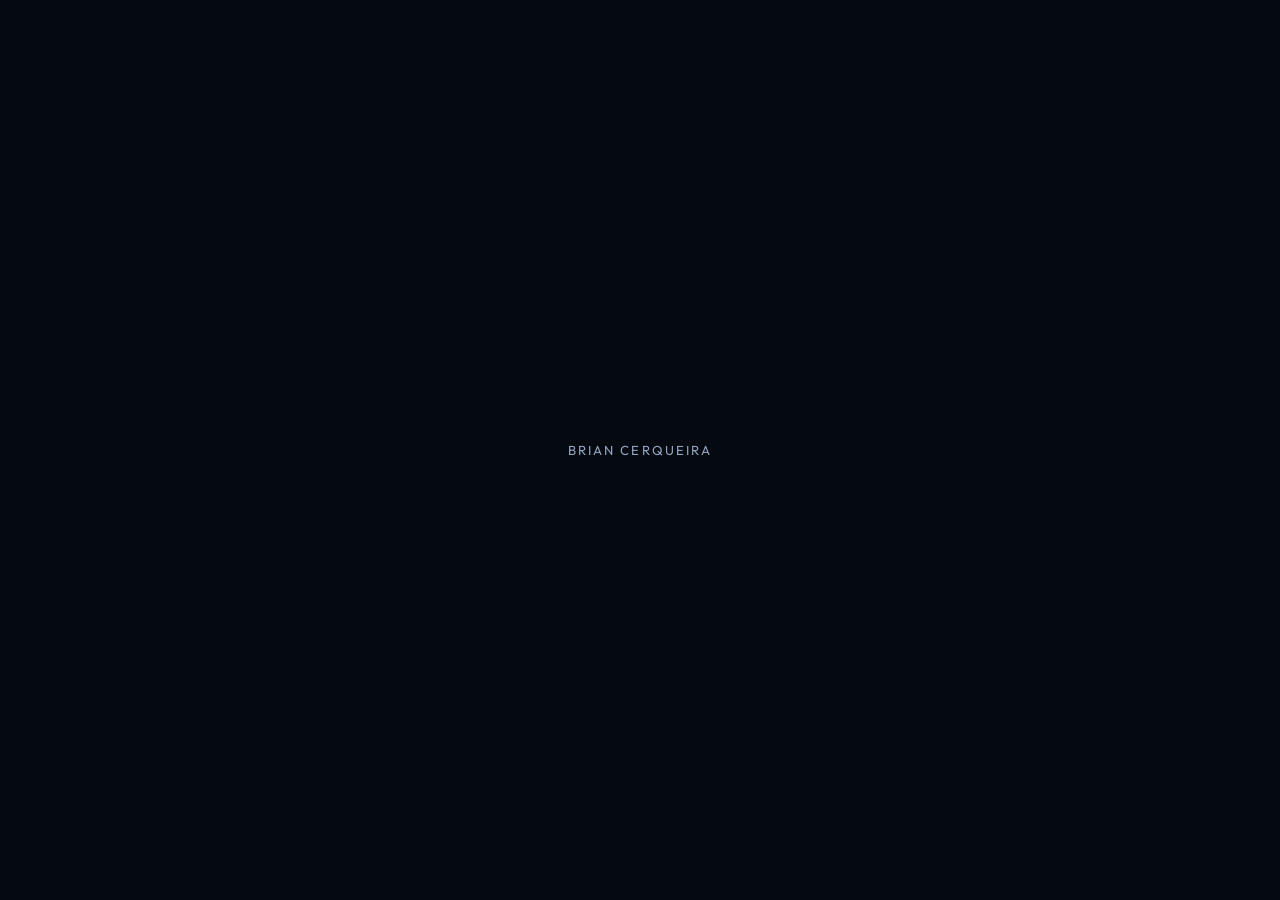
==== index.html @ f0876606 "Fix deploy" ====
<!DOCTYPE html>
<html lang="pt-BR">

<head>
    <meta charset="utf-8" />
    <meta name="viewport" content="width=device-width, initial-scale=1.0" />
    <meta name="description" content="Brian Cerqueira — Full Stack Developer e analista de dados industriais. .NET, C#, JavaScript, PIMS, MES, PI System e Aspen InfoPlus.21." />
    <title>Brian Cerqueira | Full Stack &amp; Industrial Data</title>
    <base href="/" />
    <link rel="preconnect" href="https://fonts.googleapis.com" />
    <link rel="preconnect" href="https://fonts.gstatic.com" crossorigin />
    <link href="https://fonts.googleapis.com/css2?family=IBM+Plex+Mono:wght@400;500&family=Outfit:wght@400;500;600;700&display=swap" rel="stylesheet" />
    <link rel="stylesheet" href="app.css" />
    <link rel="stylesheet" href="Portfólio_Brian.Client.styles.css" />
    <link rel="icon" type="image/png" href="images/brian.png" />
    <style>
        html, body, #app {
            margin: 0;
            min-height: 100vh;
            background: #050910;
            color: #eef4ff;
            font-family: Outfit, "Segoe UI", sans-serif;
        }
        .boot {
            min-height: 100vh;
            display: grid;
            place-items: center;
            letter-spacing: 0.16em;
            text-transform: uppercase;
            color: #93a4c0;
            font-size: 0.82rem;
        }
    </style>
</head>

<body>
    <div id="app">
        <div class="boot">Brian Cerqueira</div>
    </div>
    <script src="_framework/blazor.webassembly.js"></script>
    <script src="js/site.js"></script>
</body>

</html>
---- app.css ----
:root {
    --bg: #050910;
    --bg-2: #0a1426;
    --panel: rgba(12, 22, 42, 0.72);
    --panel-solid: #101b32;
    --line: rgba(108, 196, 255, 0.16);
    --cyan: #3ecfff;
    --cyan-2: #7ae2ff;
    --lime: #b6ff4a;
    --lime-2: #7cff3a;
    --text: #eef4ff;
    --muted: #93a4c0;
    --danger: #ff5d6c;
    --shadow: 0 24px 60px rgba(0, 0, 0, 0.35);
    --radius: 22px;
    --nav-h: 76px;
    --max: 1120px;
    --font: "Outfit", "Segoe UI", sans-serif;
    --mono: "IBM Plex Mono", "Consolas", monospace;
}

* { box-sizing: border-box; }

html {
    scroll-behavior: smooth;
    scroll-padding-top: calc(var(--nav-h) + 12px);
}

html, body {
    margin: 0;
    min-height: 100%;
    background: var(--bg);
    color: var(--text);
    font-family: var(--font);
    letter-spacing: 0.01em;
}

body {
    overflow-x: hidden;
}

a { color: var(--cyan); }

img { max-width: 100%; display: block; }

button, input { font: inherit; }

.site {
    position: relative;
    min-height: 100vh;
}

.fx {
    position: fixed;
    inset: 0;
    z-index: 0;
    pointer-events: none;
    overflow: hidden;
}

#bg-particles {
    position: absolute;
    inset: 0;
    width: 100%;
    height: 100%;
}

.fx-grid {
    position: absolute;
    inset: 0;
    background-image:
        linear-gradient(rgba(62, 207, 255, 0.045) 1px, transparent 1px),
        linear-gradient(90deg, rgba(62, 207, 255, 0.045) 1px, transparent 1px);
    background-size: 56px 56px;
    mask-image: radial-gradient(ellipse at 50% 20%, #000 25%, transparent 72%);
}

.fx-orb {
    position: absolute;
    border-radius: 50%;
    filter: blur(50px);
    opacity: 0.42;
    animation: drift 16s ease-in-out infinite;
}

.fx-orb-a {
    width: 420px;
    height: 420px;
    left: -80px;
    top: 8%;
    background: radial-gradient(circle, #1b6cff 0%, transparent 70%);
}

.fx-orb-b {
    width: 380px;
    height: 380px;
    right: -60px;
    top: 42%;
    background: radial-gradient(circle, #3ecfff 0%, #9aff4a33 45%, transparent 70%);
    animation-delay: -7s;
}

.fx-scan {
    position: absolute;
    left: 0;
    right: 0;
    height: 18%;
    background: linear-gradient(180deg, transparent, rgba(62, 207, 255, 0.06), transparent);
    animation: scan 9s linear infinite;
}

@keyframes drift {
    0%, 100% { transform: translate3d(0, 0, 0) scale(1); }
    50% { transform: translate3d(40px, 30px, 0) scale(1.08); }
}

@keyframes scan {
    0% { top: -20%; }
    100% { top: 110%; }
}

@keyframes fade-up {
    from { opacity: 0; transform: translateY(18px); }
    to { opacity: 1; transform: translateY(0); }
}

@keyframes spin {
    to { transform: rotate(360deg); }
}

@keyframes glow {
    0%, 100% { box-shadow: 0 0 0 0 rgba(182, 255, 74, 0.35); }
    50% { box-shadow: 0 0 0 10px rgba(182, 255, 74, 0); }
}

.topnav, main, .site-footer, .wa-float {
    position: relative;
    z-index: 1;
}

.topnav {
    position: sticky;
    top: 0;
    z-index: 20;
    display: flex;
    align-items: center;
    justify-content: space-between;
    gap: 16px;
    min-height: var(--nav-h);
    padding: 12px 6vw;
    background: rgba(5, 9, 16, 0.55);
    backdrop-filter: blur(18px);
    border-bottom: 1px solid transparent;
    transition: background 0.25s ease, border-color 0.25s ease;
}

.topnav.is-scrolled {
    background: rgba(5, 9, 16, 0.88);
    border-bottom-color: var(--line);
}

.brand {
    display: flex;
    align-items: center;
    gap: 12px;
    text-decoration: none;
    color: var(--text);
}

.brand-mark {
    width: 42px;
    height: 42px;
    border-radius: 12px;
    display: grid;
    place-items: center;
    font-weight: 700;
    letter-spacing: 0.04em;
    background: linear-gradient(135deg, #12325a, #0c2038);
    border: 1px solid rgba(62, 207, 255, 0.35);
    box-shadow: inset 0 0 18px rgba(62, 207, 255, 0.15);
}

.brand-text {
    display: flex;
    flex-direction: column;
    line-height: 1.15;
}

.brand-text strong { font-size: 0.98rem; }
.brand-text span {
    color: var(--muted);
    font-size: 0.72rem;
    font-family: var(--mono);
}

#nav-toggle {
    position: absolute;
    opacity: 0;
    pointer-events: none;
}

.nav-burger {
    width: 44px;
    height: 44px;
    border-radius: 12px;
    border: 1px solid var(--line);
    background: rgba(255, 255, 255, 0.03);
    color: var(--text);
    display: none;
    place-items: center;
    cursor: pointer;
}

.nav-burger span,
.nav-burger span::before,
.nav-burger span::after {
    display: block;
    width: 18px;
    height: 2px;
    background: var(--text);
    position: relative;
    transition: transform 0.2s ease;
}

.nav-burger span::before,
.nav-burger span::after {
    content: "";
    position: absolute;
    left: 0;
}

.nav-burger span::before { top: -6px; }
.nav-burger span::after { top: 6px; }

.nav-links {
    display: flex;
    align-items: center;
    gap: 8px;
}

.nav-links a {
    text-decoration: none;
    color: var(--muted);
    padding: 10px 14px;
    border-radius: 999px;
    font-size: 0.92rem;
    transition: color 0.2s ease, background 0.2s ease;
}

.nav-links a:hover {
    color: var(--text);
    background: rgba(62, 207, 255, 0.08);
}

.btn {
    display: inline-flex;
    align-items: center;
    justify-content: center;
    gap: 8px;
    min-height: 46px;
    padding: 0 18px;
    border-radius: 999px;
    border: 1px solid transparent;
    text-decoration: none;
    font-weight: 600;
    letter-spacing: 0.02em;
    transition: transform 0.18s ease, box-shadow 0.18s ease, background 0.18s ease;
}

.btn:hover { transform: translateY(-2px); }

.btn-lime {
    background: linear-gradient(180deg, var(--lime), #8fe02e);
    color: #10200a;
    box-shadow: 0 10px 30px rgba(182, 255, 74, 0.18);
}

.btn-cyan {
    background: rgba(62, 207, 255, 0.08);
    color: var(--cyan-2);
    border-color: rgba(62, 207, 255, 0.35);
}

.btn-ghost {
    background: transparent;
    color: var(--text);
    border-color: var(--line);
}

.wrap {
    width: min(var(--max), calc(100% - 12vw));
    margin: 0 auto;
}

.hero {
    display: grid;
    grid-template-columns: 1.15fr 0.85fr;
    gap: 56px;
    align-items: center;
    padding: 56px 0 80px;
    min-height: calc(100vh - var(--nav-h));
}

.kicker {
    display: inline-flex;
    align-items: center;
    gap: 8px;
    color: var(--lime);
    font-family: var(--mono);
    font-size: 0.78rem;
    letter-spacing: 0.12em;
    text-transform: uppercase;
    margin-bottom: 16px;
}

.kicker::before {
    content: "";
    width: 8px;
    height: 8px;
    border-radius: 50%;
    background: var(--lime);
    box-shadow: 0 0 12px var(--lime);
    animation: glow 2.2s ease-in-out infinite;
}

.hero h1 {
    margin: 0 0 12px;
    font-size: clamp(2.6rem, 6vw, 5rem);
    line-height: 0.95;
    letter-spacing: -0.04em;
}

.role-line {
    min-height: 2rem;
    margin: 0 0 18px;
    color: var(--cyan-2);
    font-size: 1.2rem;
    font-weight: 500;
}

[data-role-rotator] {
    display: inline-block;
    transition: opacity 0.25s ease, transform 0.25s ease;
}

[data-role-rotator].is-out {
    opacity: 0;
    transform: translateY(8px);
}

.lead {
    max-width: 56ch;
    color: var(--muted);
    font-size: 1.05rem;
    line-height: 1.7;
    margin: 0 0 28px;
}

.hero-actions {
    display: flex;
    flex-wrap: wrap;
    gap: 12px;
    margin-bottom: 28px;
}

.chip-row {
    display: flex;
    flex-wrap: wrap;
    gap: 8px;
}

.chip {
    padding: 7px 11px;
    border-radius: 999px;
    border: 1px solid var(--line);
    background: rgba(255, 255, 255, 0.03);
    color: #c5d4ee;
    font-size: 0.78rem;
    font-family: var(--mono);
}

.portrait-wrap {
    justify-self: end;
    position: relative;
    width: min(380px, 100%);
}

.portrait-ring {
    position: absolute;
    inset: -14px;
    border-radius: 36px;
    background:
        conic-gradient(from 180deg, var(--cyan), transparent 30%, var(--lime), transparent 70%, var(--cyan));
    animation: spin 8s linear infinite;
    opacity: 0.9;
    filter: blur(0.2px);
}

.portrait-ring::after {
    content: "";
    position: absolute;
    inset: 3px;
    border-radius: 33px;
    background: var(--bg);
}

.portrait {
    position: relative;
    z-index: 1;
    border-radius: 28px;
    overflow: hidden;
    border: 1px solid rgba(62, 207, 255, 0.28);
    aspect-ratio: 1;
    background: #0d1628;
}

.portrait img {
    width: 100%;
    height: 100%;
    object-fit: cover;
    object-position: 50% 18%;
}

.portrait-meta {
    position: absolute;
    left: 14px;
    bottom: 14px;
    z-index: 2;
    padding: 8px 12px;
    border-radius: 999px;
    background: rgba(5, 9, 16, 0.72);
    border: 1px solid var(--line);
    font-size: 0.78rem;
    backdrop-filter: blur(10px);
}

section.block {
    padding: 72px 0;
}

.section-head {
    display: flex;
    align-items: end;
    justify-content: space-between;
    gap: 20px;
    margin-bottom: 28px;
}

.section-head h2 {
    margin: 0;
    font-size: clamp(1.8rem, 3vw, 2.6rem);
    letter-spacing: -0.03em;
}

.section-index {
    font-family: var(--mono);
    color: var(--cyan);
    font-size: 0.78rem;
    letter-spacing: 0.16em;
    text-transform: uppercase;
}

.cards {
    display: grid;
    grid-template-columns: 1fr 1fr;
    gap: 18px;
}

.card {
    background: var(--panel);
    border: 1px solid var(--line);
    border-radius: var(--radius);
    padding: 24px;
    backdrop-filter: blur(16px);
    box-shadow: var(--shadow);
    transition: transform 0.2s ease, border-color 0.2s ease;
}

.card:hover {
    transform: translateY(-4px);
    border-color: rgba(62, 207, 255, 0.4);
}

.card h3 {
    margin: 0 0 10px;
    font-size: 1.2rem;
}

.card p, .prose p {
    color: var(--muted);
    line-height: 1.7;
    margin: 0 0 12px;
}

.card p:last-child, .prose p:last-child { margin-bottom: 0; }

.skill-grid {
    display: grid;
    grid-template-columns: repeat(2, 1fr);
    gap: 18px;
}

.skill-list {
    display: grid;
    gap: 10px;
    margin-top: 16px;
}

.skill-item {
    display: flex;
    align-items: center;
    justify-content: space-between;
    gap: 12px;
    padding: 10px 12px;
    border-radius: 14px;
    background: rgba(255, 255, 255, 0.03);
    border: 1px solid rgba(255, 255, 255, 0.04);
}

.skill-item span { color: var(--text); font-size: 0.95rem; }
.skill-item small { color: var(--cyan); font-family: var(--mono); font-size: 0.72rem; }

.timeline {
    display: grid;
    gap: 16px;
}

.timeline article {
    display: grid;
    grid-template-columns: 140px 1fr;
    gap: 18px;
    padding: 20px 22px;
    border-left: 2px solid rgba(62, 207, 255, 0.35);
    background: linear-gradient(90deg, rgba(62, 207, 255, 0.06), transparent 55%);
    border-radius: 0 18px 18px 0;
}

.timeline h3 { margin: 0 0 6px; font-size: 1.05rem; }
.timeline p { margin: 0; color: var(--muted); line-height: 1.65; }
.timeline .when {
    font-family: var(--mono);
    color: var(--lime);
    font-size: 0.78rem;
}

.contact-panel {
    display: grid;
    grid-template-columns: 1.1fr 0.9fr;
    gap: 22px;
    padding: 28px;
    border-radius: 28px;
    background:
        linear-gradient(180deg, rgba(16, 27, 50, 0.9), rgba(8, 14, 28, 0.9));
    border: 1px solid var(--line);
}

.contact-actions {
    display: grid;
    gap: 12px;
    align-content: start;
}

.contact-actions .btn { width: 100%; }

.site-footer {
    padding: 28px 6vw 40px;
    display: flex;
    justify-content: space-between;
    gap: 12px;
    color: var(--muted);
    font-size: 0.86rem;
    border-top: 1px solid var(--line);
}

.wa-float {
    position: fixed;
    right: 22px;
    bottom: 22px;
    z-index: 30;
    width: 58px;
    height: 58px;
    border-radius: 50%;
    display: grid;
    place-items: center;
    background: #25d366;
    color: #fff;
    text-decoration: none;
    box-shadow: 0 12px 30px rgba(37, 211, 102, 0.35);
    animation: glow 2.4s ease-in-out infinite;
}

.wa-float svg {
    width: 32px;
    height: 32px;
    display: block;
}

.not-found {
    min-height: 60vh;
    display: grid;
    place-items: center;
    text-align: center;
    padding: 80px 20px;
}

#blazor-error-ui {
    color-scheme: dark only;
    background: #2a1014;
    color: #fff;
    bottom: 0;
    box-shadow: 0 -1px 2px rgba(0, 0, 0, 0.2);
    box-sizing: border-box;
    display: none;
    left: 0;
    padding: 0.6rem 1.25rem 0.7rem 1.25rem;
    position: fixed;
    width: 100%;
    z-index: 1000;
}

#blazor-error-ui .dismiss {
    cursor: pointer;
    position: absolute;
    right: 0.75rem;
    top: 0.5rem;
}

@media (max-width: 900px) {
    .hero,
    .cards,
    .skill-grid,
    .contact-panel,
    .timeline article {
        grid-template-columns: 1fr;
    }

    .portrait-wrap {
        justify-self: center;
        order: -1;
        width: min(280px, 78vw);
    }

    .hero { padding-top: 28px; min-height: auto; }

    .nav-burger { display: grid; }

    .nav-links {
        display: none;
        position: absolute;
        top: calc(var(--nav-h) - 4px);
        left: 0;
        right: 0;
        padding: 12px 6vw 20px;
        background: rgba(5, 9, 16, 0.96);
        border-bottom: 1px solid var(--line);
        flex-direction: column;
        align-items: stretch;
    }

    #nav-toggle:checked ~ .nav-links { display: flex; }

    .site-footer { flex-direction: column; }
}

@media (prefers-reduced-motion: reduce) {
    *, *::before, *::after {
        animation: none !important;
        transition: none !important;
    }

    html { scroll-behavior: auto; }
}
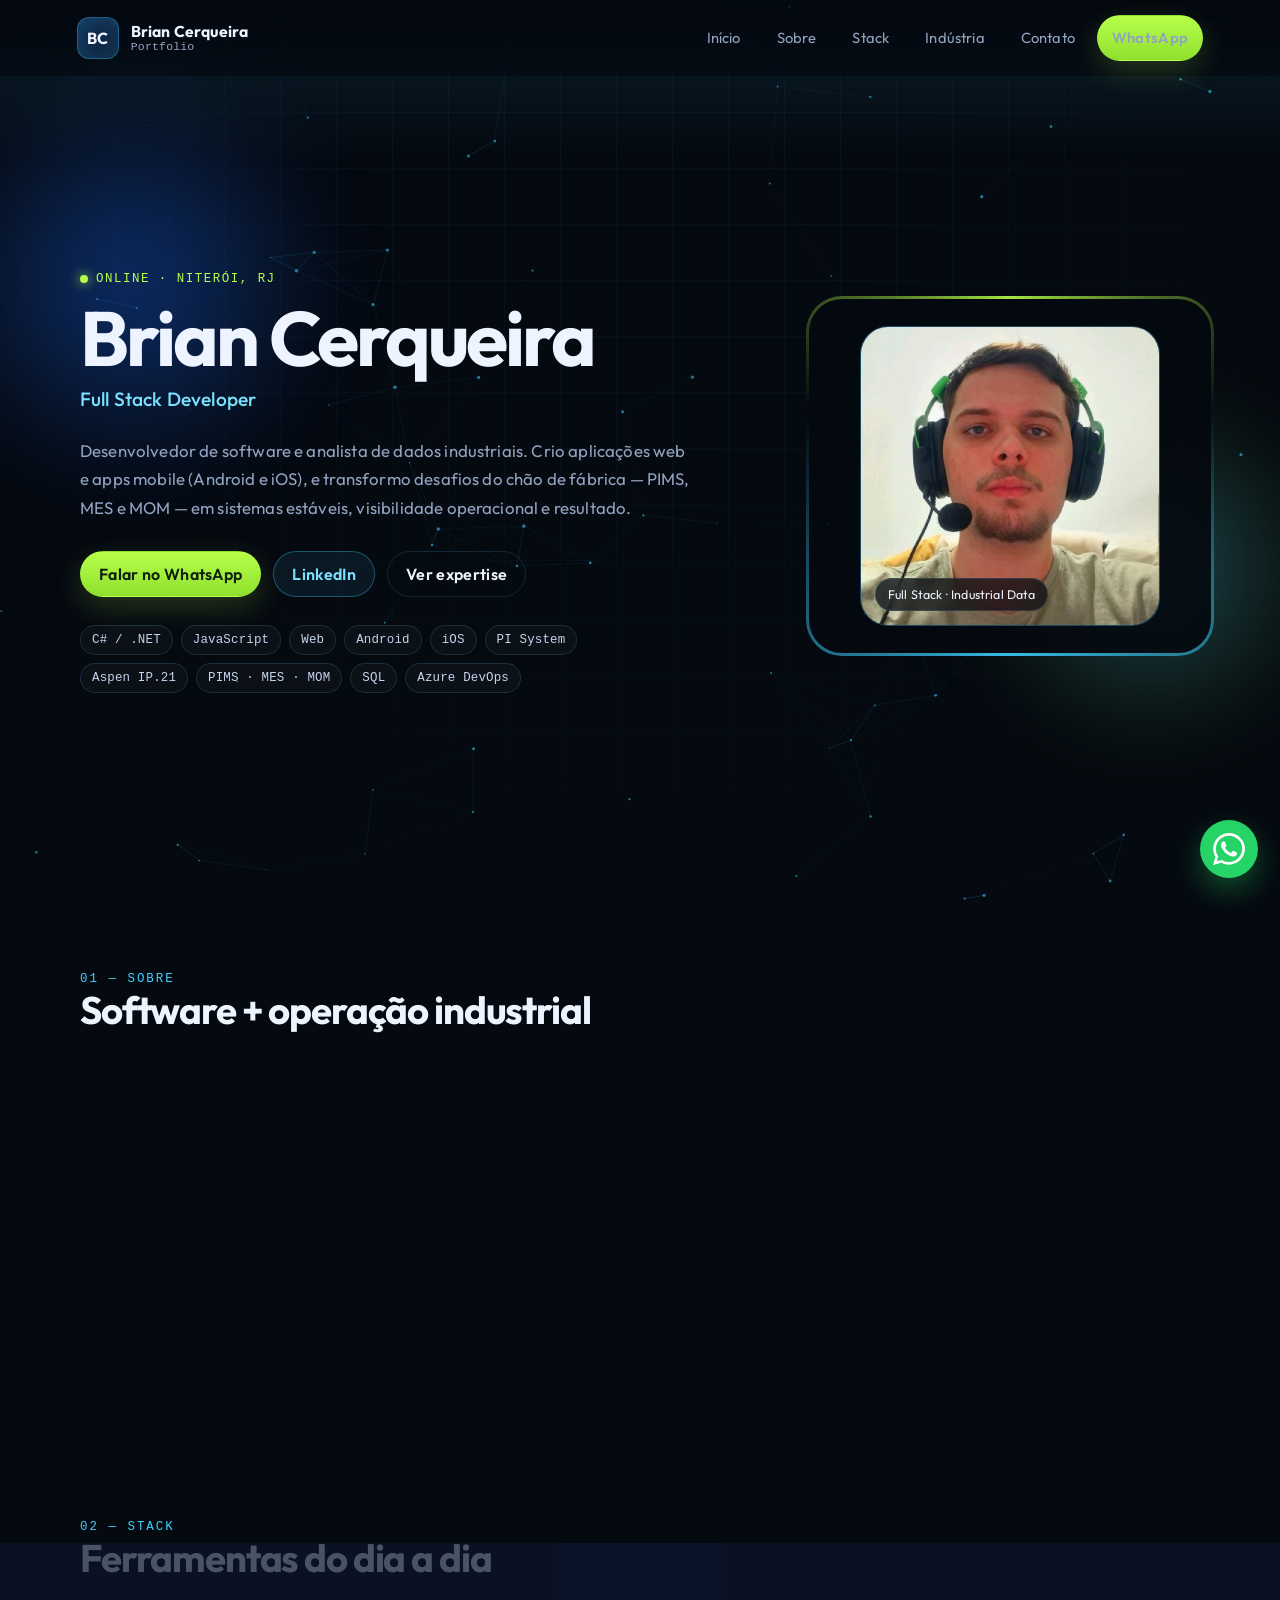
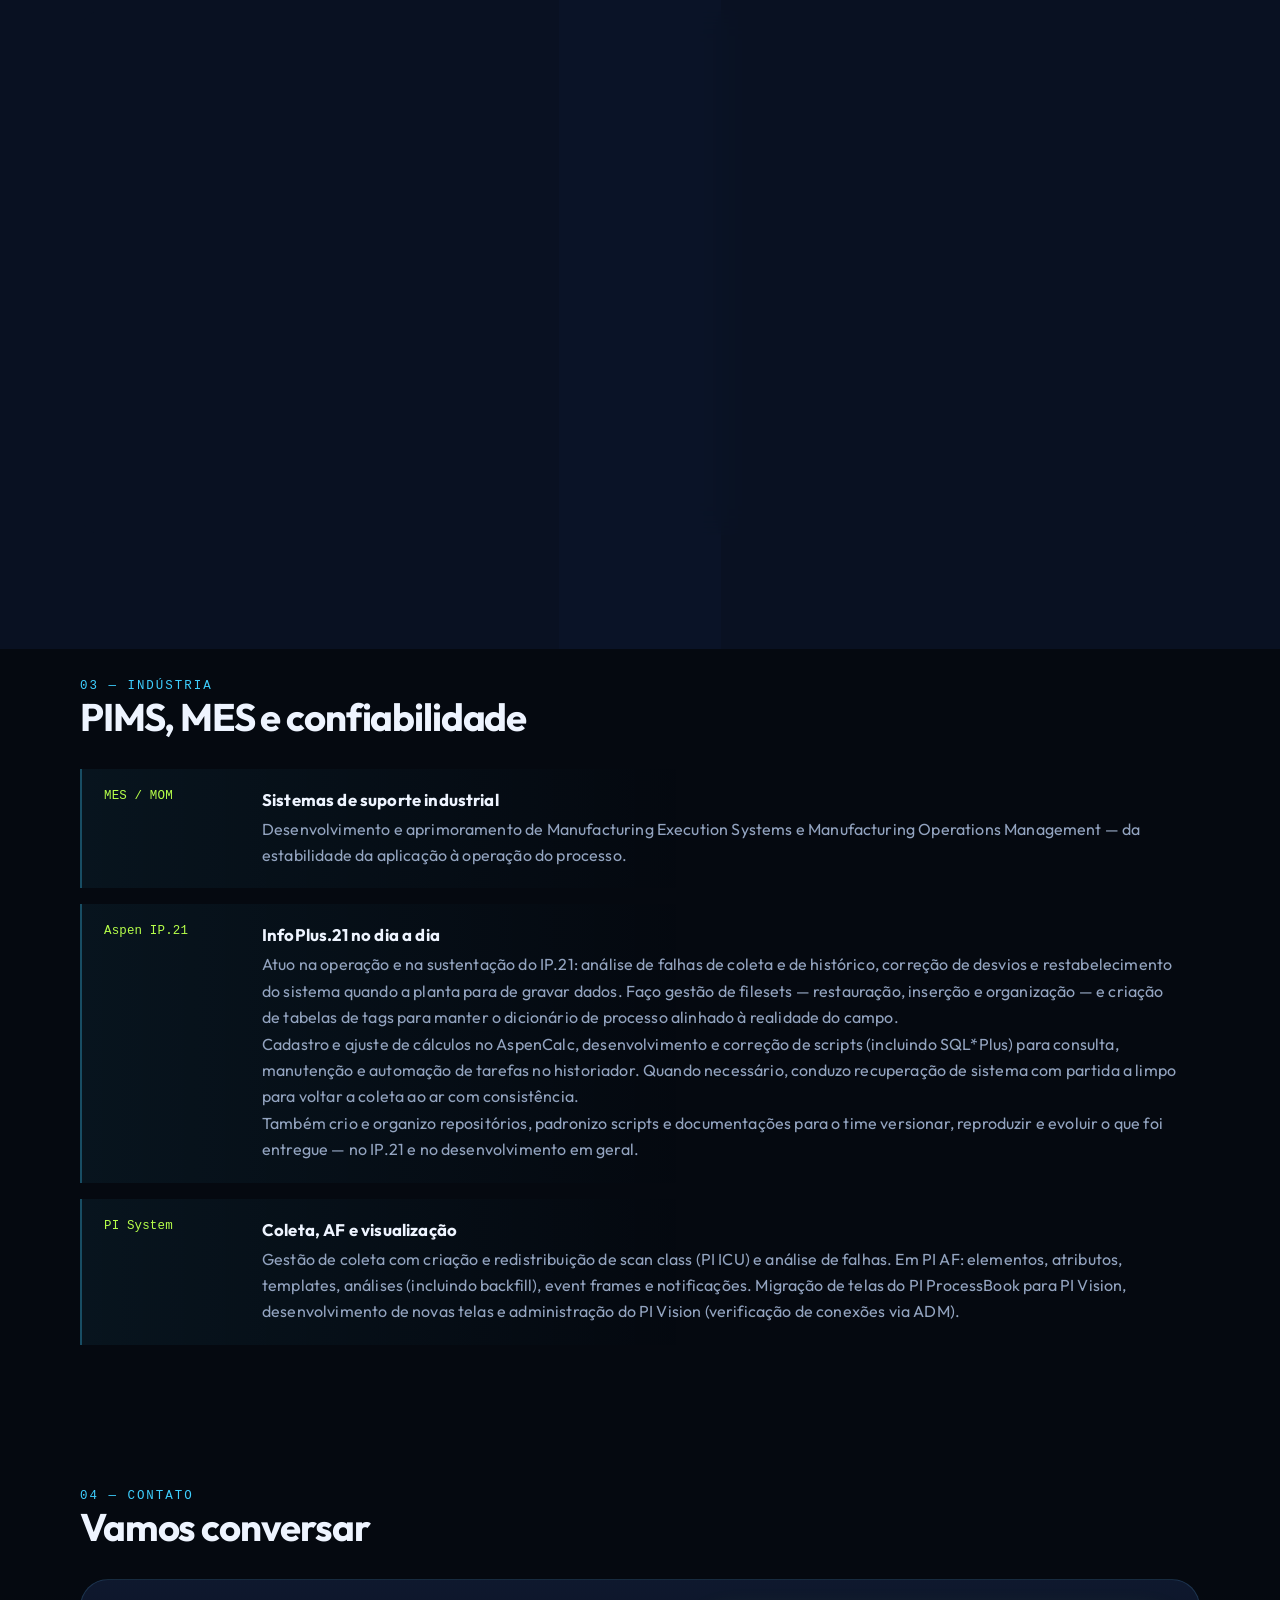
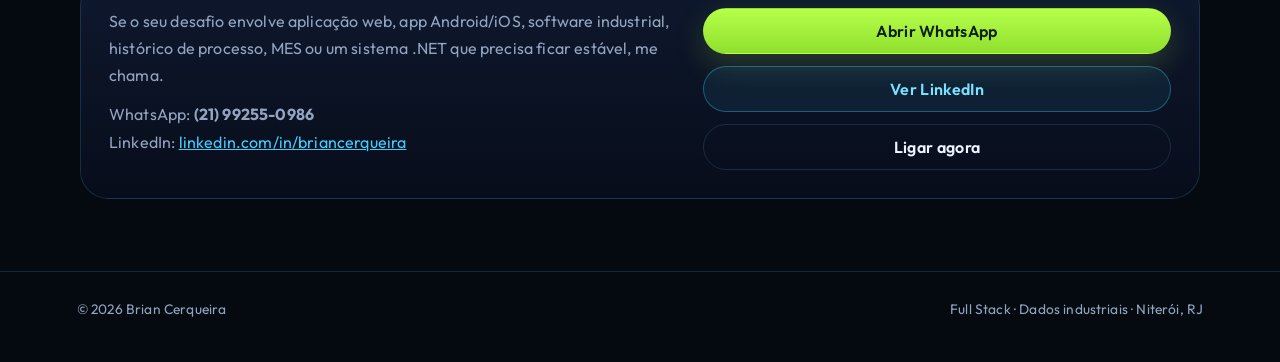
==== commit 15df1c66: "ttt" ====
--- a/index.html
+++ b/index.html
@@ -1,44 +1,218 @@
 <!DOCTYPE html>
 <html lang="pt-BR">
-
 <head>
     <meta charset="utf-8" />
     <meta name="viewport" content="width=device-width, initial-scale=1.0" />
     <meta name="description" content="Brian Cerqueira — Full Stack Developer e analista de dados industriais. .NET, C#, JavaScript, PIMS, MES, PI System e Aspen InfoPlus.21." />
     <title>Brian Cerqueira | Full Stack &amp; Industrial Data</title>
-    <base href="/" />
+    <base href="./" />
     <link rel="preconnect" href="https://fonts.googleapis.com" />
     <link rel="preconnect" href="https://fonts.gstatic.com" crossorigin />
     <link href="https://fonts.googleapis.com/css2?family=IBM+Plex+Mono:wght@400;500&family=Outfit:wght@400;500;600;700&display=swap" rel="stylesheet" />
     <link rel="stylesheet" href="app.css" />
-    <link rel="stylesheet" href="Portfólio_Brian.Client.styles.css" />
     <link rel="icon" type="image/png" href="images/brian.png" />
-    <style>
-        html, body, #app {
-            margin: 0;
-            min-height: 100vh;
-            background: #050910;
-            color: #eef4ff;
-            font-family: Outfit, "Segoe UI", sans-serif;
-        }
-        .boot {
-            min-height: 100vh;
-            display: grid;
-            place-items: center;
-            letter-spacing: 0.16em;
-            text-transform: uppercase;
-            color: #93a4c0;
-            font-size: 0.82rem;
-        }
-    </style>
 </head>
-
 <body>
-    <div id="app">
-        <div class="boot">Brian Cerqueira</div>
+    <div class="site">
+        <div class="fx" aria-hidden="true">
+            <canvas id="bg-particles"></canvas>
+            <div class="fx-grid"></div>
+            <div class="fx-orb fx-orb-a"></div>
+            <div class="fx-orb fx-orb-b"></div>
+            <div class="fx-scan"></div>
+        </div>
+
+        <header class="topnav">
+            <a class="brand" href="#inicio" data-nav-link>
+                <span class="brand-mark">BC</span>
+                <span class="brand-text">
+                    <strong>Brian Cerqueira</strong>
+                    <span>Portfolio</span>
+                </span>
+            </a>
+            <input id="nav-toggle" type="checkbox" />
+            <label class="nav-burger" for="nav-toggle" aria-label="Abrir menu"><span></span></label>
+            <nav class="nav-links" aria-label="Seções">
+                <a href="#inicio" data-nav-link>Início</a>
+                <a href="#sobre" data-nav-link>Sobre</a>
+                <a href="#stack" data-nav-link>Stack</a>
+                <a href="#industria" data-nav-link>Indústria</a>
+                <a href="#contato" data-nav-link>Contato</a>
+                <a class="btn btn-lime" href="https://wa.me/5521992550986" target="_blank" rel="noopener noreferrer">WhatsApp</a>
+            </nav>
+        </header>
+
+        <main>
+            <section class="hero wrap" id="inicio">
+                <div>
+                    <p class="kicker">Online · Niterói, RJ</p>
+                    <h1>Brian Cerqueira</h1>
+                    <p class="role-line"><span data-role-rotator>Full Stack Developer</span></p>
+                    <p class="lead">
+                        Desenvolvedor de software e analista de dados industriais. Crio aplicações web
+                        e apps mobile (Android e iOS), e transformo desafios do chão de fábrica — PIMS,
+                        MES e MOM — em sistemas estáveis, visibilidade operacional e resultado.
+                    </p>
+                    <div class="hero-actions">
+                        <a class="btn btn-lime" href="https://wa.me/5521992550986" target="_blank" rel="noopener noreferrer">Falar no WhatsApp</a>
+                        <a class="btn btn-cyan" href="https://www.linkedin.com/in/briancerqueira/" target="_blank" rel="noopener noreferrer">LinkedIn</a>
+                        <a class="btn btn-ghost" href="#industria">Ver expertise</a>
+                    </div>
+                    <div class="chip-row">
+                        <span class="chip">C# / .NET</span>
+                        <span class="chip">JavaScript</span>
+                        <span class="chip">Web</span>
+                        <span class="chip">Android</span>
+                        <span class="chip">iOS</span>
+                        <span class="chip">PI System</span>
+                        <span class="chip">Aspen IP.21</span>
+                        <span class="chip">PIMS · MES · MOM</span>
+                        <span class="chip">SQL</span>
+                        <span class="chip">Azure DevOps</span>
+                    </div>
+                </div>
+                <div class="portrait-wrap">
+                    <div class="portrait-ring" aria-hidden="true"></div>
+                    <figure class="portrait">
+                        <img src="images/brian.png" alt="Foto de Brian Cerqueira" width="760" height="760" />
+                        <figcaption class="portrait-meta">Full Stack · Industrial Data</figcaption>
+                    </figure>
+                </div>
+            </section>
+
+            <section class="block" id="sobre">
+                <div class="wrap">
+                    <div class="section-head">
+                        <div>
+                            <div class="section-index">01 — Sobre</div>
+                            <h2>Software + operação industrial</h2>
+                        </div>
+                    </div>
+                    <div class="cards">
+                        <article class="card prose">
+                            <h3>Quem eu sou</h3>
+                            <p>Olá! Sou Brian, tenho 22 anos e sou desenvolvedor de software. Moro em Niterói. Sou formado em Análise e Desenvolvimento de Sistemas e curso uma pós-graduação em IA para Desenvolvedores, com o objetivo de integrar inteligência artificial e automação avançada às soluções que entrego.</p>
+                            <p>Minha trajetória é focada no setor industrial e petroquímico: transformar desafios complexos em eficiência operacional e inovação.</p>
+                        </article>
+                        <article class="card prose">
+                            <h3>Como eu entrego</h3>
+                            <p>Identifico e corrijo bugs com testes unitários e de integração. Trabalho com .NET, C#, Entity Framework e JavaScript, com foco em arquiteturas escaláveis. Desenvolvo aplicações web e aplicativos mobile para Android e iOS.</p>
+                            <p>Domínio de Oracle e SQL Server, usando Azure DevOps para o ciclo de vida do desenvolvimento e documentação técnica. Acredito no poder transformador da tecnologia — e aplico isso para otimizar processos industriais.</p>
+                        </article>
+                    </div>
+                </div>
+            </section>
+
+            <section class="block" id="stack">
+                <div class="wrap">
+                    <div class="section-head">
+                        <div>
+                            <div class="section-index">02 — Stack</div>
+                            <h2>Ferramentas do dia a dia</h2>
+                        </div>
+                    </div>
+                    <div class="skill-grid">
+                        <article class="card">
+                            <h3>Desenvolvimento de software</h3>
+                            <p>Web, mobile, backend e ciclo de vida com qualidade de entrega.</p>
+                            <div class="skill-list">
+                                <div class="skill-item"><span>C# / .NET</span><small>CORE</small></div>
+                                <div class="skill-item"><span>Aplicações web</span><small>WEB</small></div>
+                                <div class="skill-item"><span>Android &amp; iOS</span><small>MOBILE</small></div>
+                                <div class="skill-item"><span>JavaScript</span><small>FRONT</small></div>
+                                <div class="skill-item"><span>Entity Framework</span><small>DATA</small></div>
+                                <div class="skill-item"><span>Oracle &amp; SQL Server</span><small>DB</small></div>
+                                <div class="skill-item"><span>Azure DevOps</span><small>ALM</small></div>
+                                <div class="skill-item"><span>Scripts e repositórios</span><small>DEV</small></div>
+                            </div>
+                        </article>
+                        <article class="card">
+                            <h3>Dados industriais</h3>
+                            <p>Camada PIMS, execução de manufatura e visualização de processo.</p>
+                            <div class="skill-list">
+                                <div class="skill-item"><span>MES &amp; MOM</span><small>OPS</small></div>
+                                <div class="skill-item"><span>PIMS</span><small>LAYER</small></div>
+                                <div class="skill-item"><span>Aspen InfoPlus.21</span><small>HIST</small></div>
+                                <div class="skill-item"><span>OSIsoft PI System</span><small>HIST</small></div>
+                                <div class="skill-item"><span>PI AF / Event Frames</span><small>AF</small></div>
+                                <div class="skill-item"><span>PI Vision</span><small>UI</small></div>
+                            </div>
+                        </article>
+                    </div>
+                </div>
+            </section>
+
+            <section class="block" id="industria">
+                <div class="wrap">
+                    <div class="section-head">
+                        <div>
+                            <div class="section-index">03 — Indústria</div>
+                            <h2>PIMS, MES e confiabilidade</h2>
+                        </div>
+                    </div>
+                    <div class="timeline">
+                        <article>
+                            <div class="when">MES / MOM</div>
+                            <div>
+                                <h3>Sistemas de suporte industrial</h3>
+                                <p>Desenvolvimento e aprimoramento de Manufacturing Execution Systems e Manufacturing Operations Management — da estabilidade da aplicação à operação do processo.</p>
+                            </div>
+                        </article>
+                        <article>
+                            <div class="when">Aspen IP.21</div>
+                            <div>
+                                <h3>InfoPlus.21 no dia a dia</h3>
+                                <p>Atuo na operação e na sustentação do IP.21: análise de falhas de coleta e de histórico, correção de desvios e restabelecimento do sistema quando a planta para de gravar dados. Faço gestão de filesets — restauração, inserção e organização — e criação de tabelas de tags para manter o dicionário de processo alinhado à realidade do campo.</p>
+                                <p>Cadastro e ajuste de cálculos no AspenCalc, desenvolvimento e correção de scripts (incluindo SQL*Plus) para consulta, manutenção e automação de tarefas no historiador. Quando necessário, conduzo recuperação de sistema com partida a limpo para voltar a coleta ao ar com consistência.</p>
+                                <p>Também crio e organizo repositórios, padronizo scripts e documentações para o time versionar, reproduzir e evoluir o que foi entregue — no IP.21 e no desenvolvimento em geral.</p>
+                            </div>
+                        </article>
+                        <article>
+                            <div class="when">PI System</div>
+                            <div>
+                                <h3>Coleta, AF e visualização</h3>
+                                <p>Gestão de coleta com criação e redistribuição de scan class (PI ICU) e análise de falhas. Em PI AF: elementos, atributos, templates, análises (incluindo backfill), event frames e notificações. Migração de telas do PI ProcessBook para PI Vision, desenvolvimento de novas telas e administração do PI Vision (verificação de conexões via ADM).</p>
+                            </div>
+                        </article>
+                    </div>
+                </div>
+            </section>
+
+            <section class="block" id="contato">
+                <div class="wrap">
+                    <div class="section-head">
+                        <div>
+                            <div class="section-index">04 — Contato</div>
+                            <h2>Vamos conversar</h2>
+                        </div>
+                    </div>
+                    <div class="contact-panel">
+                        <div class="prose">
+                            <p>Se o seu desafio envolve aplicação web, app Android/iOS, software industrial, histórico de processo, MES ou um sistema .NET que precisa ficar estável, me chama.</p>
+                            <p>WhatsApp: <strong>(21) 99255-0986</strong><br />
+                            LinkedIn: <a href="https://www.linkedin.com/in/briancerqueira/" target="_blank" rel="noopener noreferrer">linkedin.com/in/briancerqueira</a></p>
+                        </div>
+                        <div class="contact-actions">
+                            <a class="btn btn-lime" href="https://wa.me/5521992550986" target="_blank" rel="noopener noreferrer">Abrir WhatsApp</a>
+                            <a class="btn btn-cyan" href="https://www.linkedin.com/in/briancerqueira/" target="_blank" rel="noopener noreferrer">Ver LinkedIn</a>
+                            <a class="btn btn-ghost" href="tel:+5521992550986">Ligar agora</a>
+                        </div>
+                    </div>
+                </div>
+            </section>
+        </main>
+
+        <footer class="site-footer">
+            <span>© 2026 Brian Cerqueira</span>
+            <span>Full Stack · Dados industriais · Niterói, RJ</span>
+        </footer>
+
+        <a class="wa-float" href="https://wa.me/5521992550986" target="_blank" rel="noopener noreferrer" aria-label="Abrir WhatsApp">
+            <svg viewBox="0 0 24 24" aria-hidden="true" focusable="false">
+                <path fill="#fff" d="M17.472 14.382c-.297-.149-1.758-.867-2.03-.967-.273-.099-.471-.148-.67.15-.197.297-.767.966-.94 1.164-.173.199-.347.223-.644.075-.297-.15-1.255-.463-2.39-1.475-.883-.788-1.48-1.761-1.653-2.059-.173-.297-.018-.458.13-.606.134-.133.298-.347.446-.52.149-.174.198-.298.298-.497.099-.198.05-.371-.025-.52-.075-.149-.669-1.612-.916-2.207-.242-.579-.487-.5-.669-.51-.173-.008-.371-.01-.57-.01-.198 0-.52.074-.792.372-.272.297-1.04 1.016-1.04 2.479 0 1.462 1.065 2.875 1.213 3.074.149.198 2.096 3.2 5.077 4.487.709.306 1.262.489 1.694.625.712.227 1.36.195 1.871.118.571-.085 1.758-.719 2.006-1.413.248-.694.248-1.289.173-1.413-.074-.124-.272-.198-.57-.347m-5.421 7.403h-.004a9.87 9.87 0 0 1-5.031-1.378l-.361-.214-3.741.982.998-3.648-.235-.374a9.86 9.86 0 0 1-1.51-5.26c.001-5.45 4.436-9.884 9.888-9.884 2.64 0 5.122 1.03 6.988 2.898a9.825 9.825 0 0 1 2.893 6.994c-.003 5.45-4.435 9.884-9.885 9.884m8.413-18.297A11.815 11.815 0 0 0 12.05 0C5.495 0 .16 5.335.157 11.892c0 2.096.547 4.142 1.588 5.945L.057 24l6.305-1.654a11.882 11.882 0 0 0 5.683 1.448h.005c6.554 0 11.89-5.335 11.893-11.893a11.821 11.821 0 0 0-3.48-8.413z" />
+            </svg>
+        </a>
     </div>
-    <script src="_framework/blazor.webassembly.js"></script>
     <script src="js/site.js"></script>
 </body>
-
 </html>
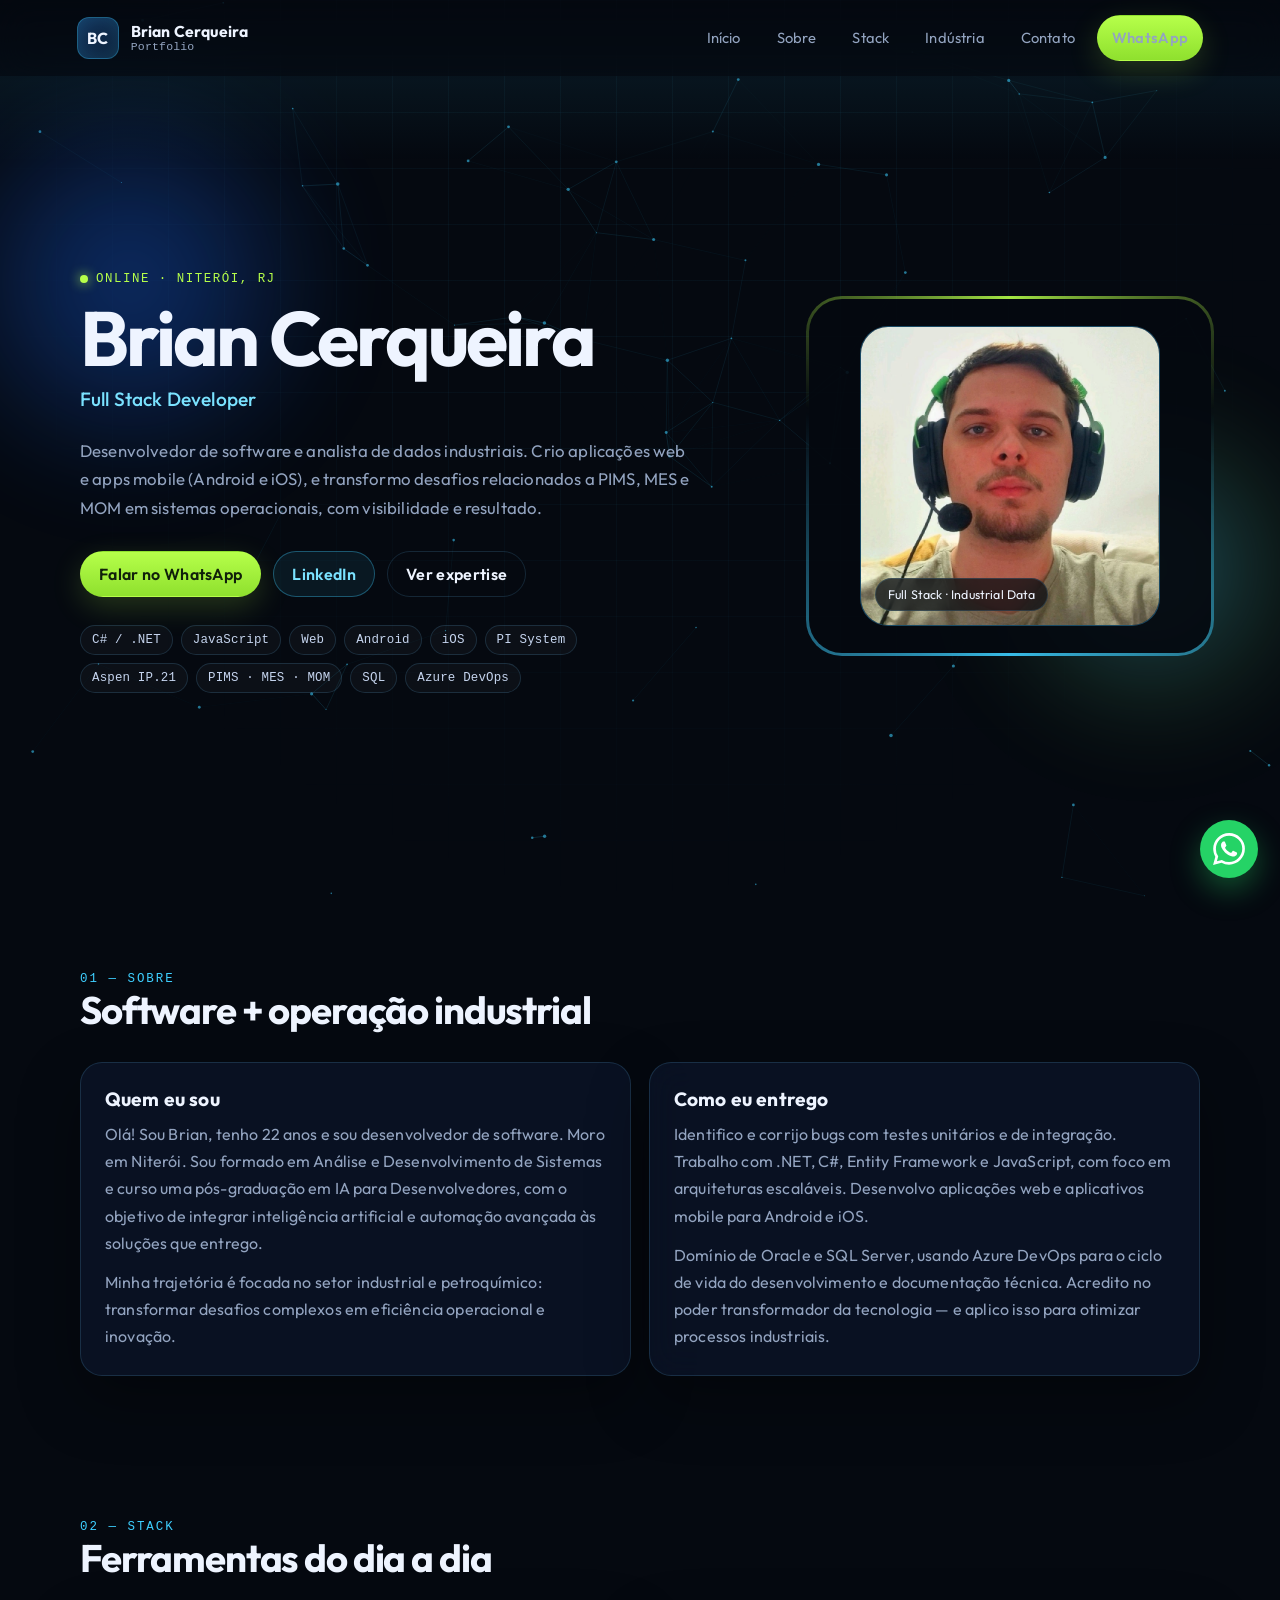
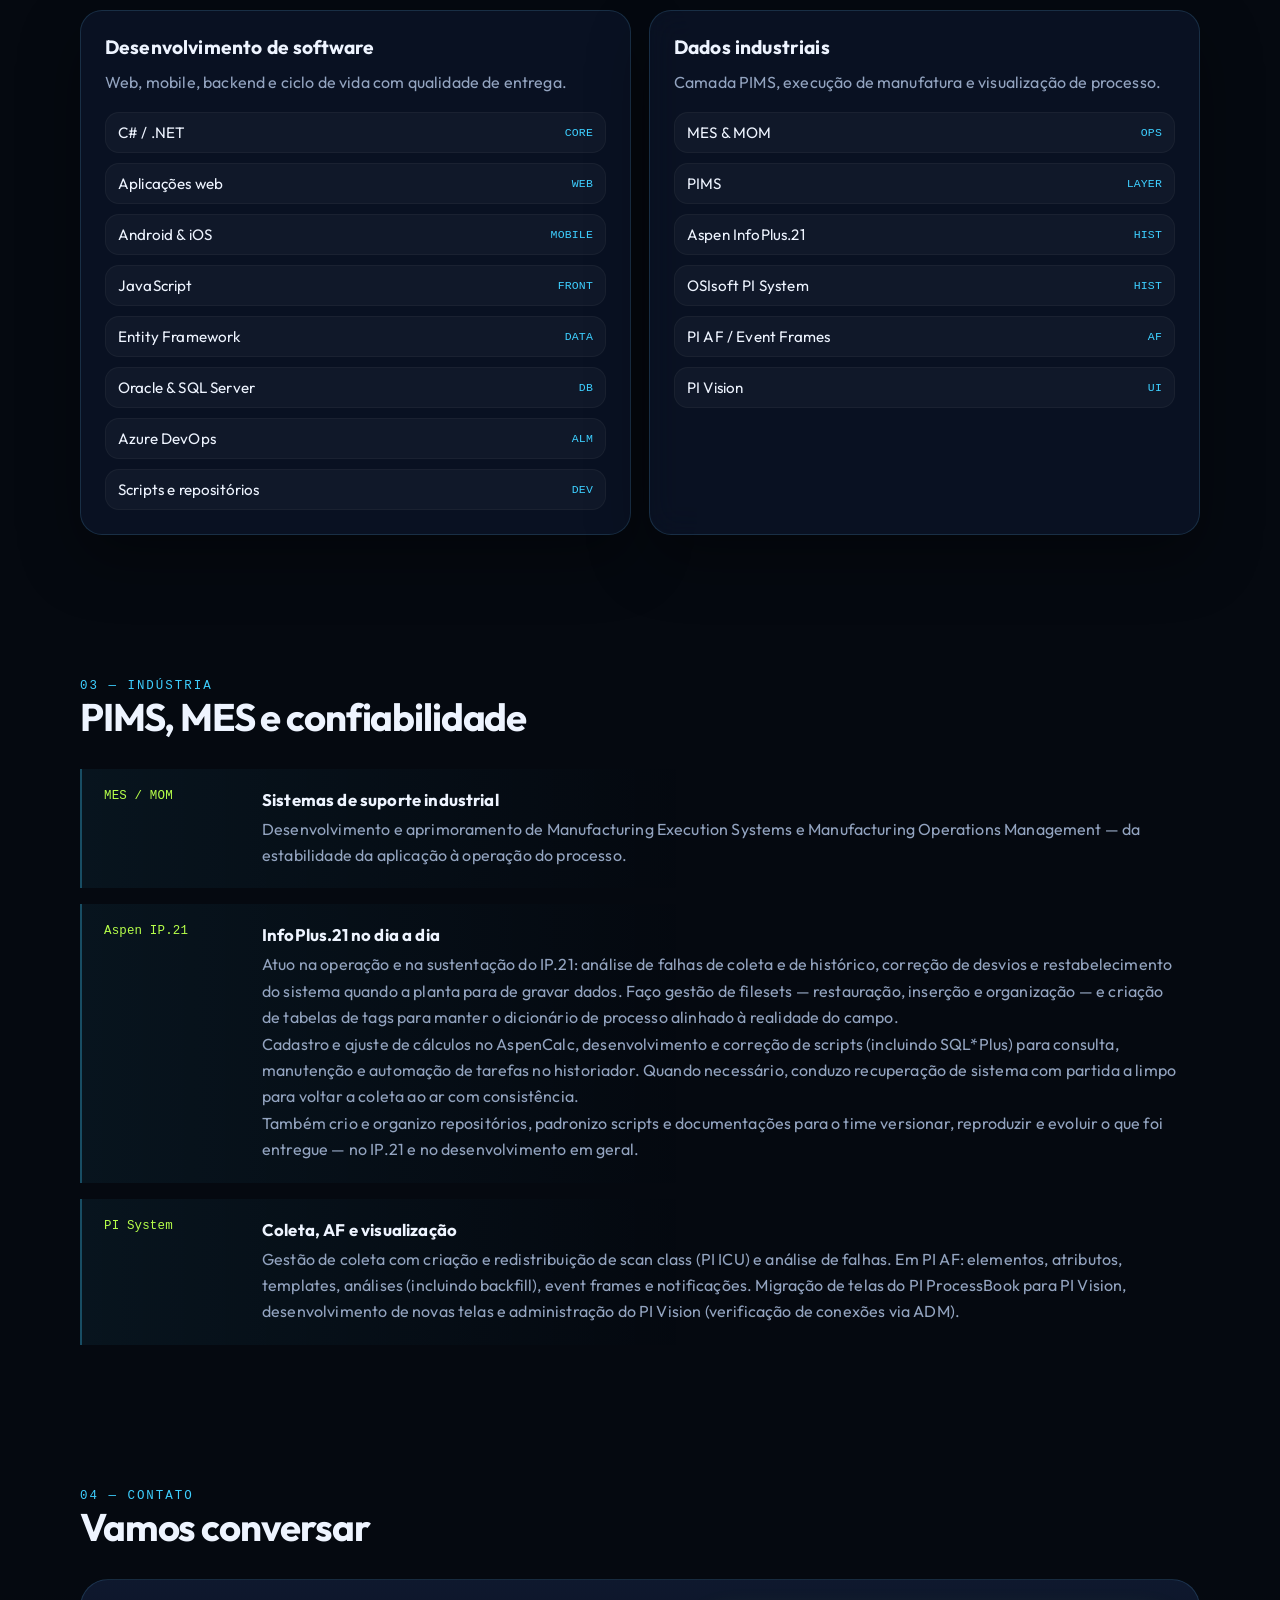
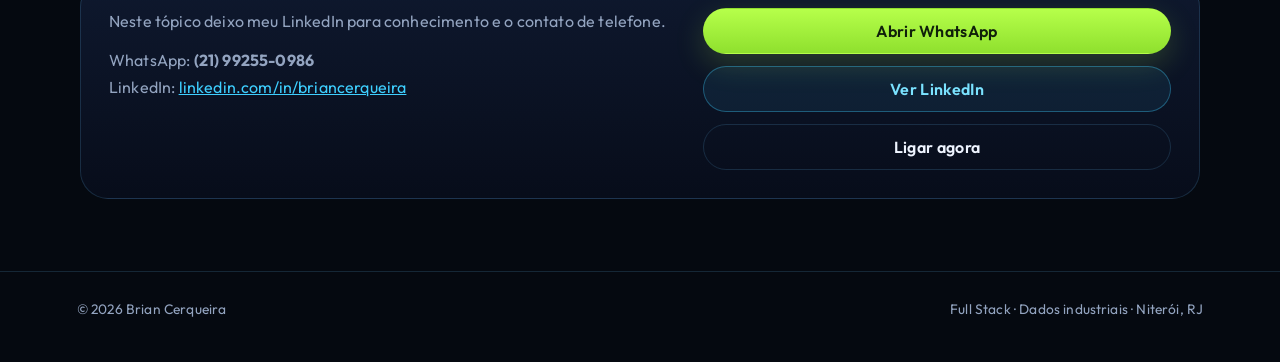
==== commit 005305b3: "final" ====
--- a/index.html
+++ b/index.html
@@ -50,8 +50,8 @@
                     <p class="role-line"><span data-role-rotator>Full Stack Developer</span></p>
                     <p class="lead">
                         Desenvolvedor de software e analista de dados industriais. Crio aplicações web
-                        e apps mobile (Android e iOS), e transformo desafios do chão de fábrica — PIMS,
-                        MES e MOM — em sistemas estáveis, visibilidade operacional e resultado.
+                        e apps mobile (Android e iOS), e transformo desafios relacionados a PIMS,
+                        MES e MOM em sistemas operacionais, com visibilidade e resultado.
                     </p>
                     <div class="hero-actions">
                         <a class="btn btn-lime" href="https://wa.me/5521992550986" target="_blank" rel="noopener noreferrer">Falar no WhatsApp</a>
@@ -188,7 +188,7 @@
                     </div>
                     <div class="contact-panel">
                         <div class="prose">
-                            <p>Se o seu desafio envolve aplicação web, app Android/iOS, software industrial, histórico de processo, MES ou um sistema .NET que precisa ficar estável, me chama.</p>
+                            <p>Neste tópico deixo meu LinkedIn para conhecimento e o contato de telefone.</p>
                             <p>WhatsApp: <strong>(21) 99255-0986</strong><br />
                             LinkedIn: <a href="https://www.linkedin.com/in/briancerqueira/" target="_blank" rel="noopener noreferrer">linkedin.com/in/briancerqueira</a></p>
                         </div>
